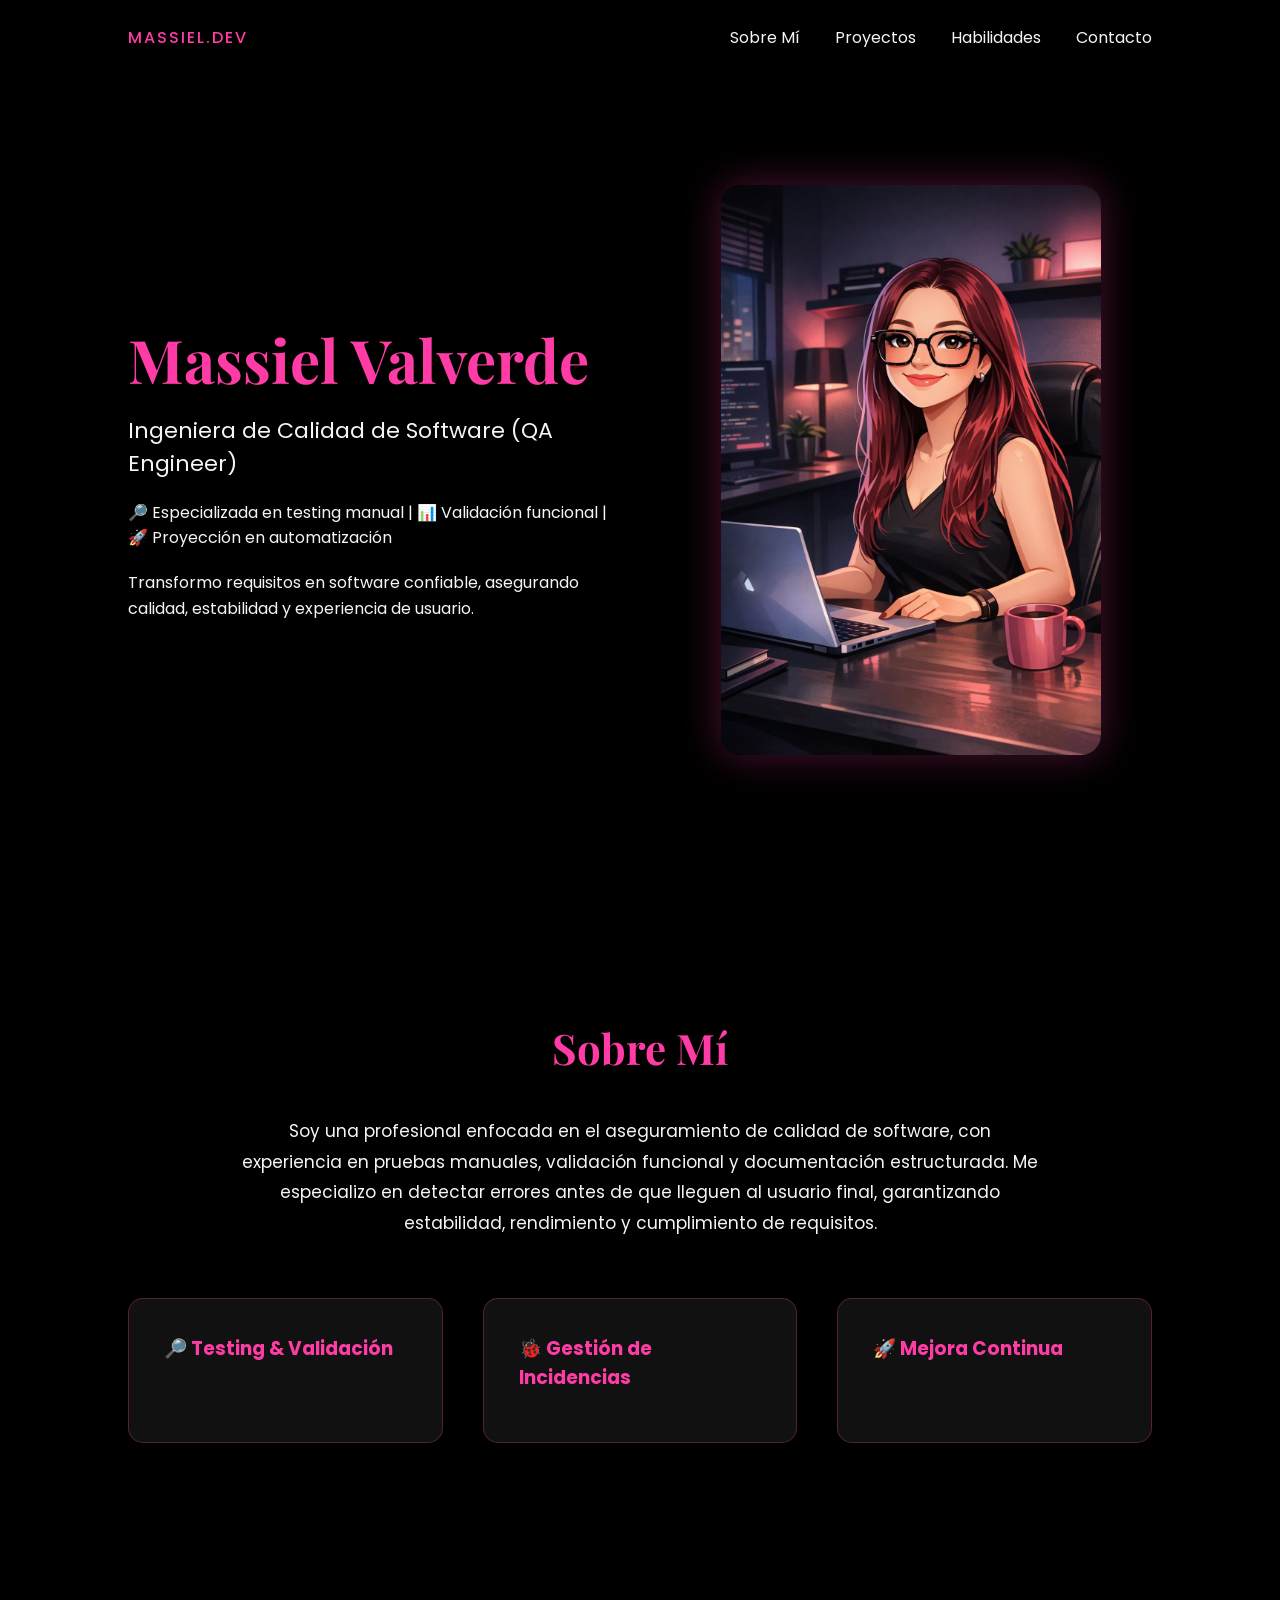
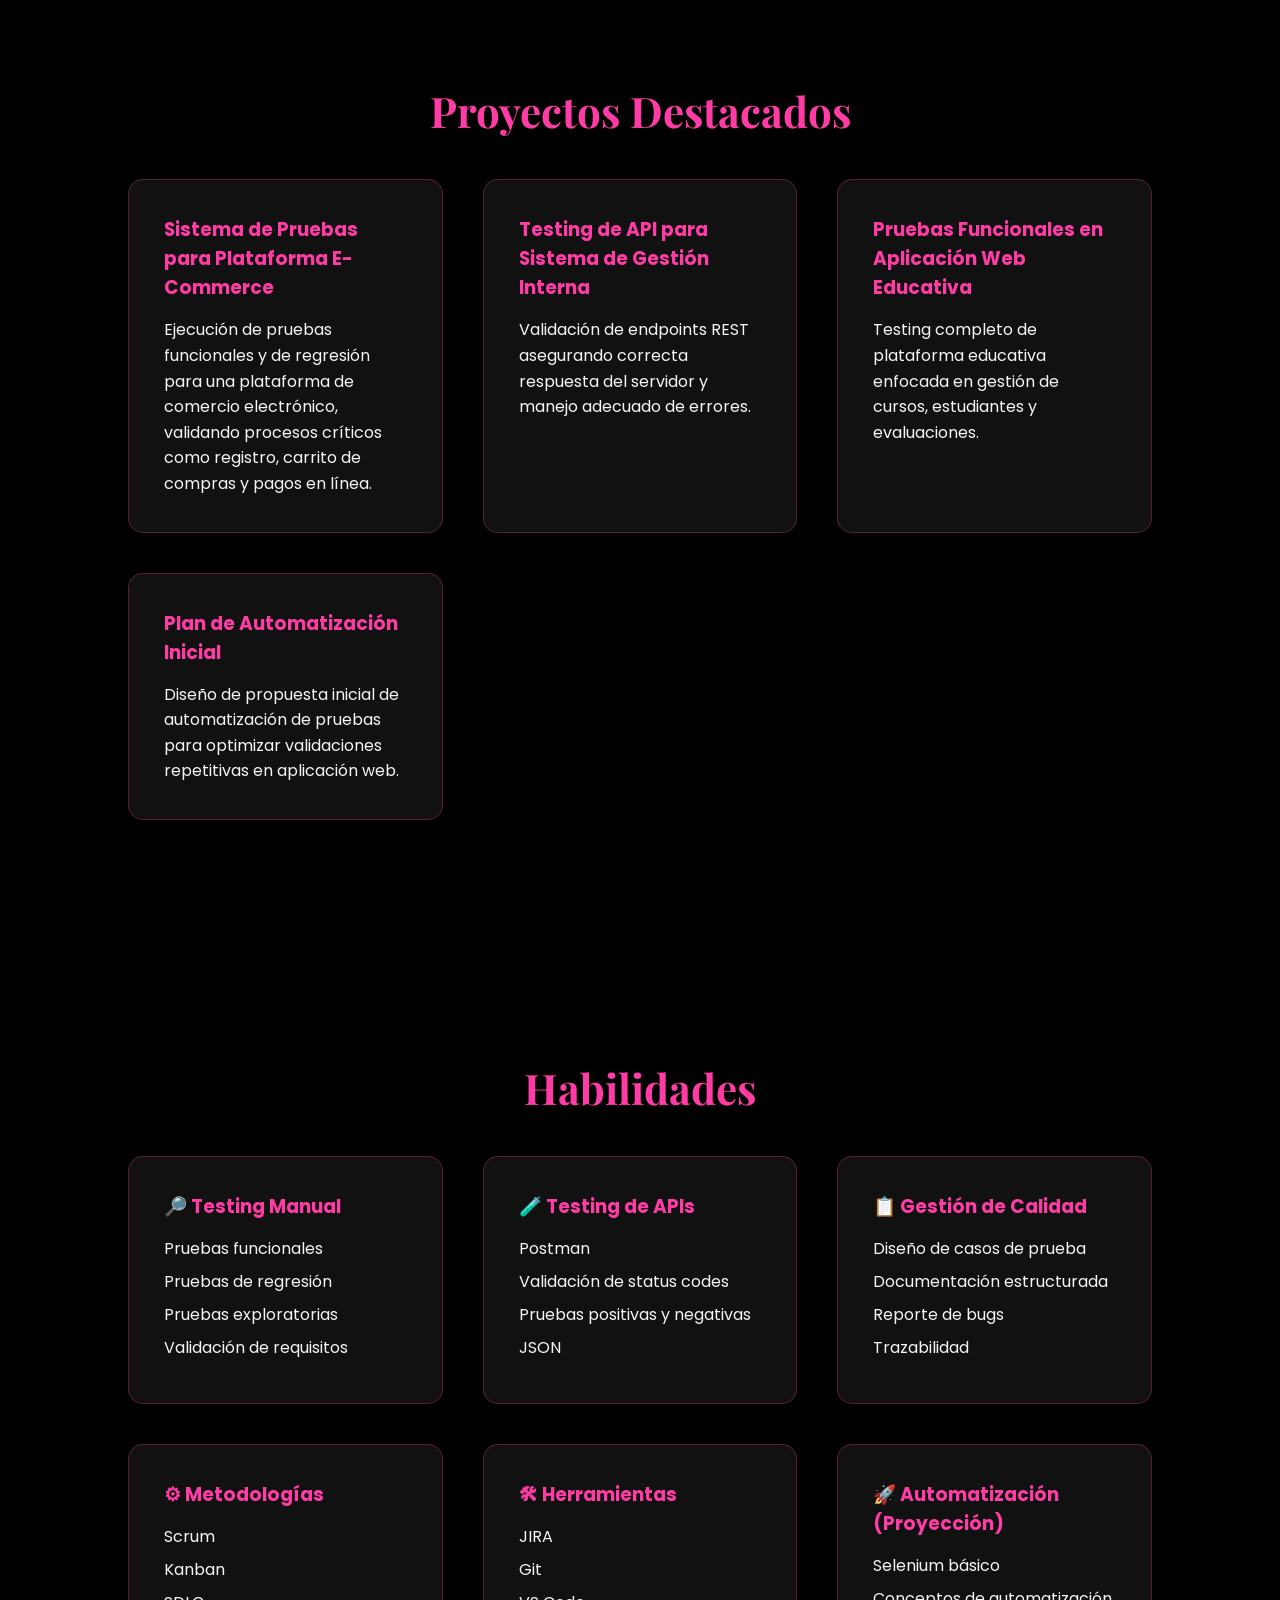
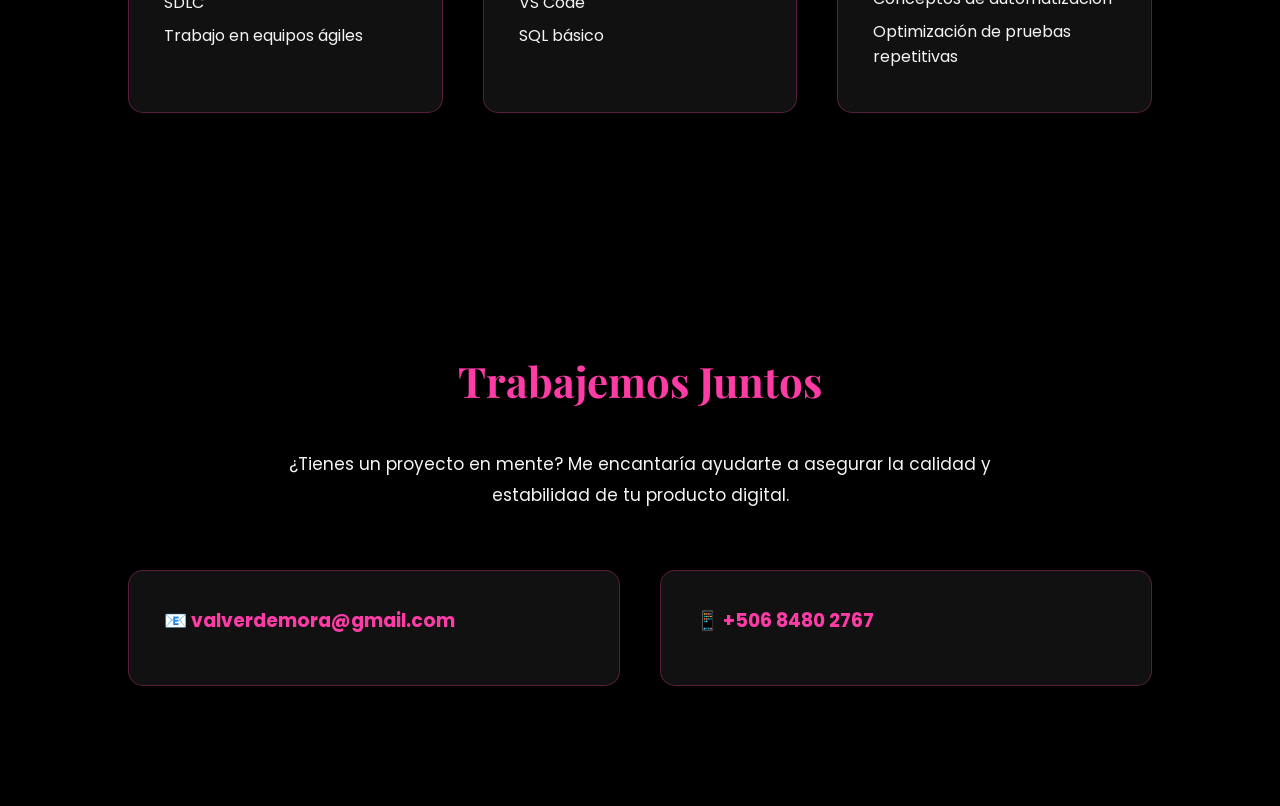
==== index.html @ 10e534ba "Reorganizacion" ====
<!DOCTYPE html>
<html lang="es">
<head>
    <meta charset="UTF-8">
    <meta name="viewport" content="width=device-width, initial-scale=1.0">
    <title>Massiel Valverde | QA Engineer</title>

    <link href="https://fonts.googleapis.com/css2?family=Playfair+Display:wght@500;600&family=Poppins:wght@300;400;500&display=swap" rel="stylesheet">

    <link rel="stylesheet" href="styles/styles.css">
</head>

<body>

<header>
    <nav class="navbar">
        <div class="logo">MASSIEL.DEV</div>
        <ul class="nav-links">
            <li><a href="#about">Sobre Mí</a></li>
            <li><a href="#projects">Proyectos</a></li>
            <li><a href="#skills">Habilidades</a></li>
            <li><a href="#contact">Contacto</a></li>
        </ul>
    </nav>
</header>

<section class="hero">
    <div class="hero-container">

        <div class="hero-text">
            <h1>Massiel Valverde</h1>
            <h2>Ingeniera de Calidad de Software (QA Engineer)</h2>

            <p class="hero-tags">
                🔎 Especializada en testing manual |
                📊 Validación funcional |
                🚀 Proyección en automatización
            </p>

            <p class="hero-description">
                Transformo requisitos en software confiable,
                asegurando calidad, estabilidad y experiencia de usuario.
            </p>
        </div>

        <div class="hero-image">
            <img src="img/ImgM.png" alt="Massiel QA Engineer">
        </div>

    </div>
</section>

<section id="about" class="section">
    <h2 class="section-title">Sobre Mí</h2>

    <p class="section-text">
        Soy una profesional enfocada en el aseguramiento de calidad de software,
        con experiencia en pruebas manuales, validación funcional y documentación estructurada.
        Me especializo en detectar errores antes de que lleguen al usuario final,
        garantizando estabilidad, rendimiento y cumplimiento de requisitos.
    </p>

    <div class="cards-3">
        <div class="card">
            <h3>🔎 Testing & Validación</h3>
        </div>

        <div class="card">
            <h3>🐞 Gestión de Incidencias</h3>
        </div>

        <div class="card">
            <h3>🚀 Mejora Continua</h3>
        </div>
    </div>
</section>

<section id="projects" class="section">
    <h2 class="section-title">Proyectos Destacados</h2>

    <div class="cards-3">

        <div class="card">
            <h3>Sistema de Pruebas para Plataforma E-Commerce</h3>
            <p>
                Ejecución de pruebas funcionales y de regresión para una
                plataforma de comercio electrónico, validando procesos críticos
                como registro, carrito de compras y pagos en línea.
            </p>
        </div>

        <div class="card">
            <h3>Testing de API para Sistema de Gestión Interna</h3>
            <p>
                Validación de endpoints REST asegurando correcta respuesta
                del servidor y manejo adecuado de errores.
            </p>
        </div>

        <div class="card">
            <h3>Pruebas Funcionales en Aplicación Web Educativa</h3>
            <p>
                Testing completo de plataforma educativa enfocada en
                gestión de cursos, estudiantes y evaluaciones.
            </p>
        </div>

        <div class="card">
            <h3>Plan de Automatización Inicial</h3>
            <p>
                Diseño de propuesta inicial de automatización de pruebas
                para optimizar validaciones repetitivas en aplicación web.
            </p>
        </div>

    </div>
</section>

<section id="skills" class="section">
    <h2 class="section-title">Habilidades</h2>

    <div class="cards-3">

        <div class="card">
            <h3>🔎 Testing Manual</h3>
            <ul>
                <li>Pruebas funcionales</li>
                <li>Pruebas de regresión</li>
                <li>Pruebas exploratorias</li>
                <li>Validación de requisitos</li>
            </ul>
        </div>

        <div class="card">
            <h3>🧪 Testing de APIs</h3>
            <ul>
                <li>Postman</li>
                <li>Validación de status codes</li>
                <li>Pruebas positivas y negativas</li>
                <li>JSON</li>
            </ul>
        </div>

        <div class="card">
            <h3>📋 Gestión de Calidad</h3>
            <ul>
                <li>Diseño de casos de prueba</li>
                <li>Documentación estructurada</li>
                <li>Reporte de bugs</li>
                <li>Trazabilidad</li>
            </ul>
        </div>

        <div class="card">
            <h3>⚙ Metodologías</h3>
            <ul>
                <li>Scrum</li>
                <li>Kanban</li>
                <li>SDLC</li>
                <li>Trabajo en equipos ágiles</li>
            </ul>
        </div>

        <div class="card">
            <h3>🛠 Herramientas</h3>
            <ul>
                <li>JIRA</li>
                <li>Git</li>
                <li>VS Code</li>
                <li>SQL básico</li>
            </ul>
        </div>

        <div class="card">
            <h3>🚀 Automatización (Proyección)</h3>
            <ul>
                <li>Selenium básico</li>
                <li>Conceptos de automatización</li>
                <li>Optimización de pruebas repetitivas</li>
            </ul>
        </div>

    </div>
</section>

<section id="contact" class="section">
    <h2 class="section-title">Trabajemos Juntos</h2>

    <p class="section-text">
        ¿Tienes un proyecto en mente? Me encantaría ayudarte a asegurar la
        calidad y estabilidad de tu producto digital.
    </p>

    <div class="cards-3">
        <div class="card">
            <h3>📧 valverdemora@gmail.com</h3>
        </div>

        <div class="card">
            <h3>📱 +506 8480 2767</h3>
        </div>
    </div>
</section>

</body>
</html>
---- styles/styles.css ----
* {
    margin: 0;
    padding: 0;
    box-sizing: border-box;
}

body {
    background-color: #000;
    color: #f5f5f5;
    font-family: 'Poppins', sans-serif;
    scroll-behavior: smooth;
}

.navbar {
    display: flex;
    justify-content: space-between;
    align-items: center;
    padding: 25px 10%;
    position: fixed;
    width: 100%;
    background: #000;
    z-index: 1000;
}

.logo {
    color: #ff3ca6;
    font-weight: 500;
    letter-spacing: 2px;
}

.nav-links {
    list-style: none;
    display: flex;
    gap: 35px;
}

.nav-links a {
    text-decoration: none;
    color: #f5f5f5;
    transition: 0.3s;
}

.nav-links a:hover {
    color: #ff3ca6;
}

.hero {
    min-height: 100vh;
    display: flex;
    align-items: center;
    padding: 120px 10% 80px 10%;
}

.hero-container {
    display: flex;
    align-items: center;
    justify-content: space-between;
    gap: 60px;
    width: 100%;
}

.hero-text {
    flex: 1;
    animation: fadeUp 1s ease forwards;
}

.hero-text h1 {
    font-family: 'Playfair Display', serif;
    font-size: 60px;
    color: #ff3ca6;
    margin-bottom: 15px;
}

.hero-text h2 {
    font-size: 22px;
    font-weight: 400;
    margin-bottom: 20px;
}

.hero-tags {
    margin-bottom: 20px;
    font-size: 16px;
}

.hero-description {
    max-width: 500px;
    line-height: 1.6;
}

.hero-image {
    flex: 1;
    display: flex;
    justify-content: center;
    animation: fadeUp 1.2s ease forwards;
}

.hero-image img {
    width: 380px;
    max-width: 100%;
    border-radius: 20px;
    box-shadow: 0 0 40px rgba(255, 60, 166, 0.3);
    animation: float 4s ease-in-out infinite;
    transition: 0.4s;
}

.hero-image img:hover {
    transform: scale(1.05);
}

.section {
    padding: 120px 10%;
    text-align: center;
}

.section-title {
    font-family: 'Playfair Display', serif;
    font-size: 42px;
    color: #ff3ca6;
    margin-bottom: 40px;
}

.section-text {
    max-width: 800px;
    margin: 0 auto 60px auto;
    line-height: 1.8;
    font-size: 17px;
}

.cards-3 {
    display: grid;
    grid-template-columns: repeat(auto-fit, minmax(280px, 1fr));
    gap: 40px;
}

.card {
    background-color: #111;
    padding: 35px;
    border-radius: 15px;
    border: 1px solid rgba(255, 60, 166, 0.3);
    transition: 0.4s;
    text-align: left;
}

.card:hover {
    transform: translateY(-10px);
    border-color: #ff3ca6;
    box-shadow: 0 0 25px rgba(255, 60, 166, 0.4);
}

.card h3 {
    color: #ff3ca6;
    margin-bottom: 15px;
}

.card p {
    line-height: 1.6;
}

.card ul {
    list-style: none;
}

.card ul li {
    margin-bottom: 8px;
}

@keyframes float {
    0% { transform: translateY(0px); }
    50% { transform: translateY(-12px); }
    100% { transform: translateY(0px); }
}

@keyframes fadeUp {
    from {
        opacity: 0;
        transform: translateY(40px);
    }
    to {
        opacity: 1;
        transform: translateY(0);
    }
}

@media (max-width: 900px) {

    .hero-container {
        flex-direction: column;
        text-align: center;
    }

    .hero-description {
        margin: auto;
    }

    .hero-image img {
        width: 280px;
        margin-top: 30px;
    }

    .nav-links {
        display: none;
    }

    .section {
        padding: 100px 7%;
    }

}
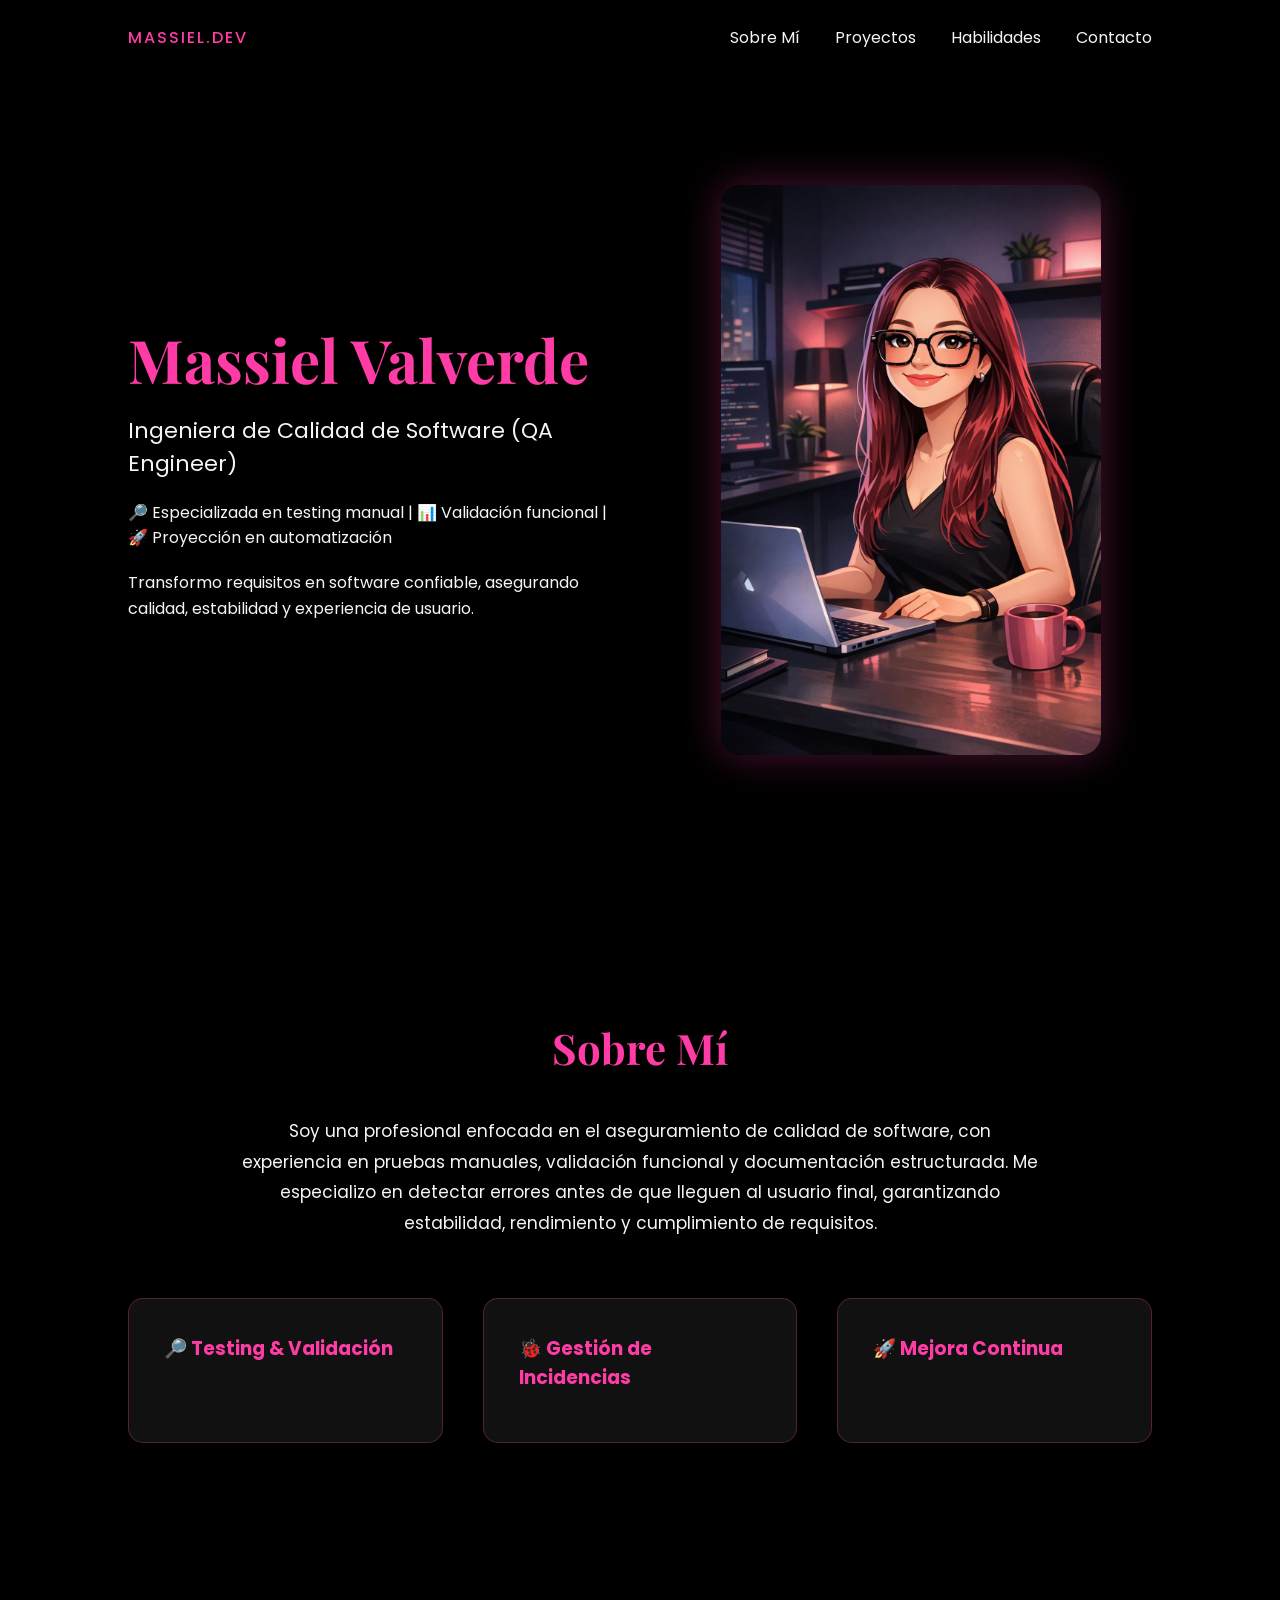
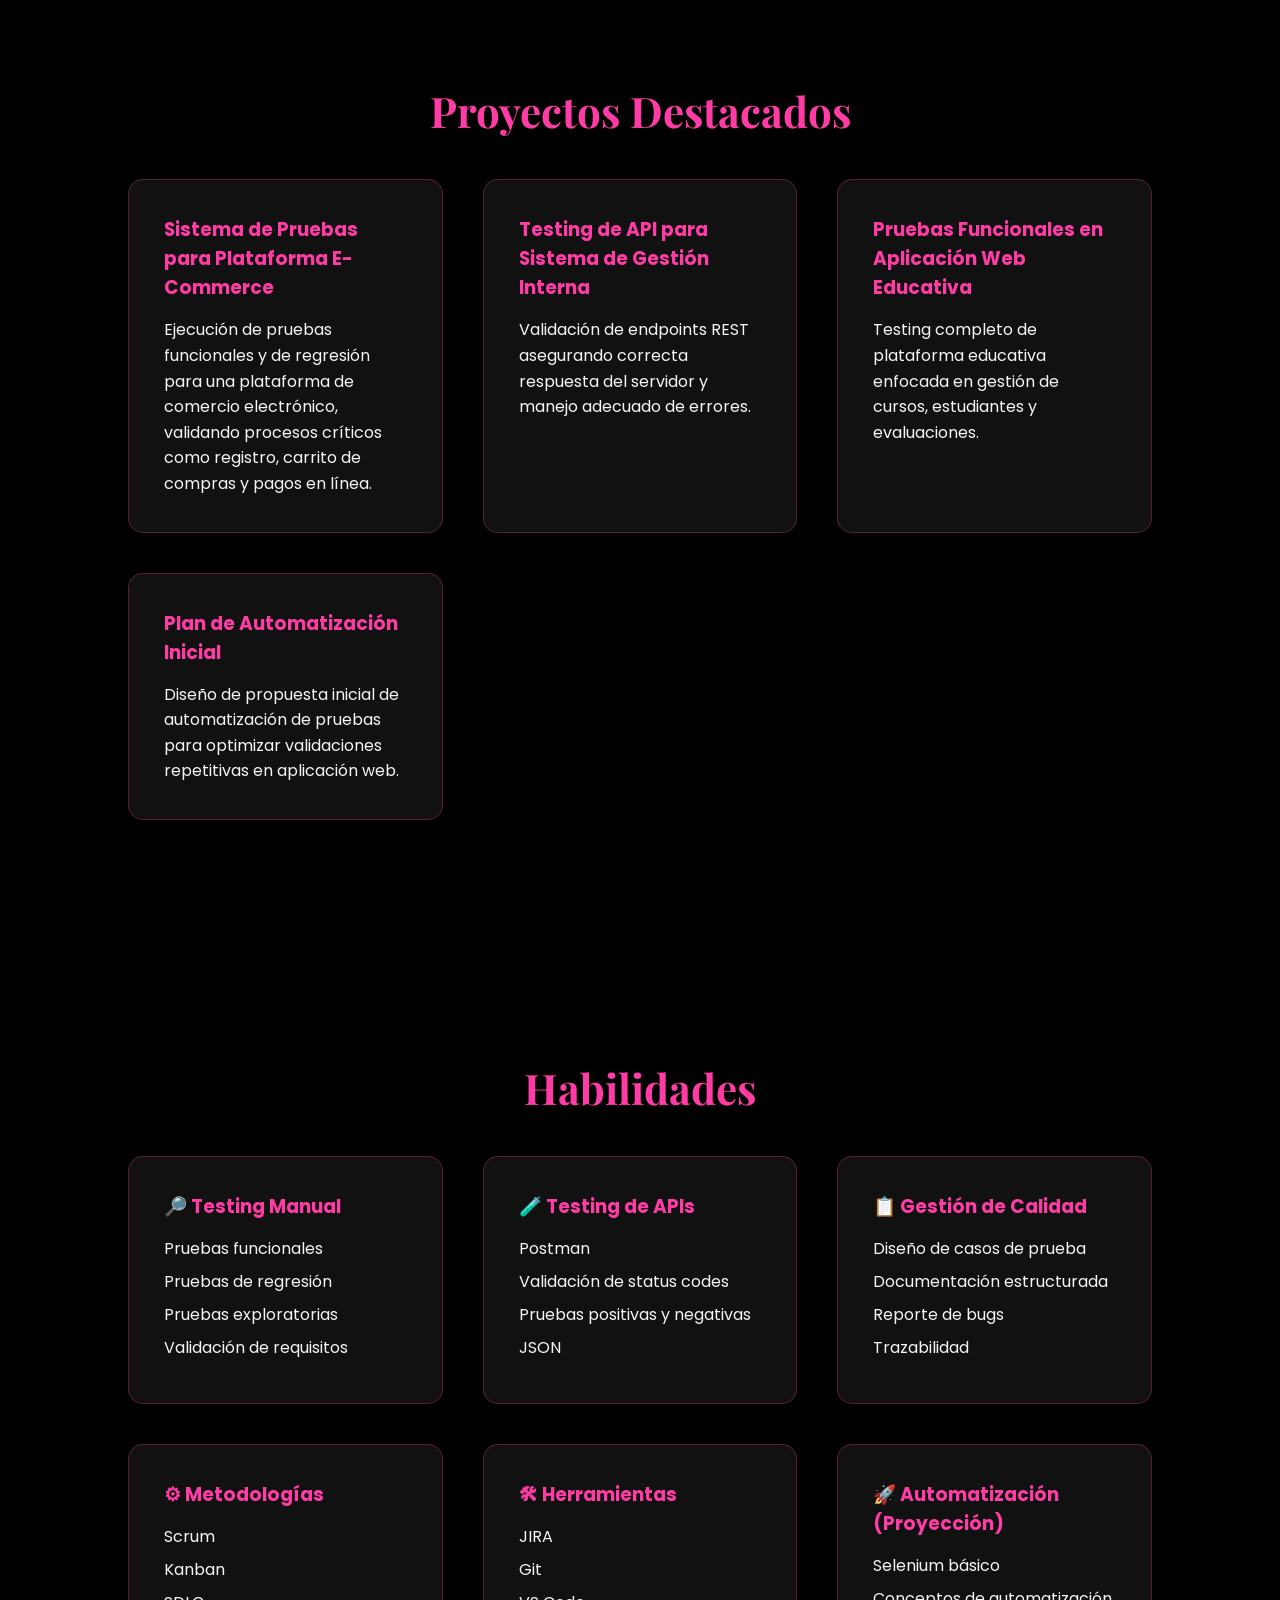
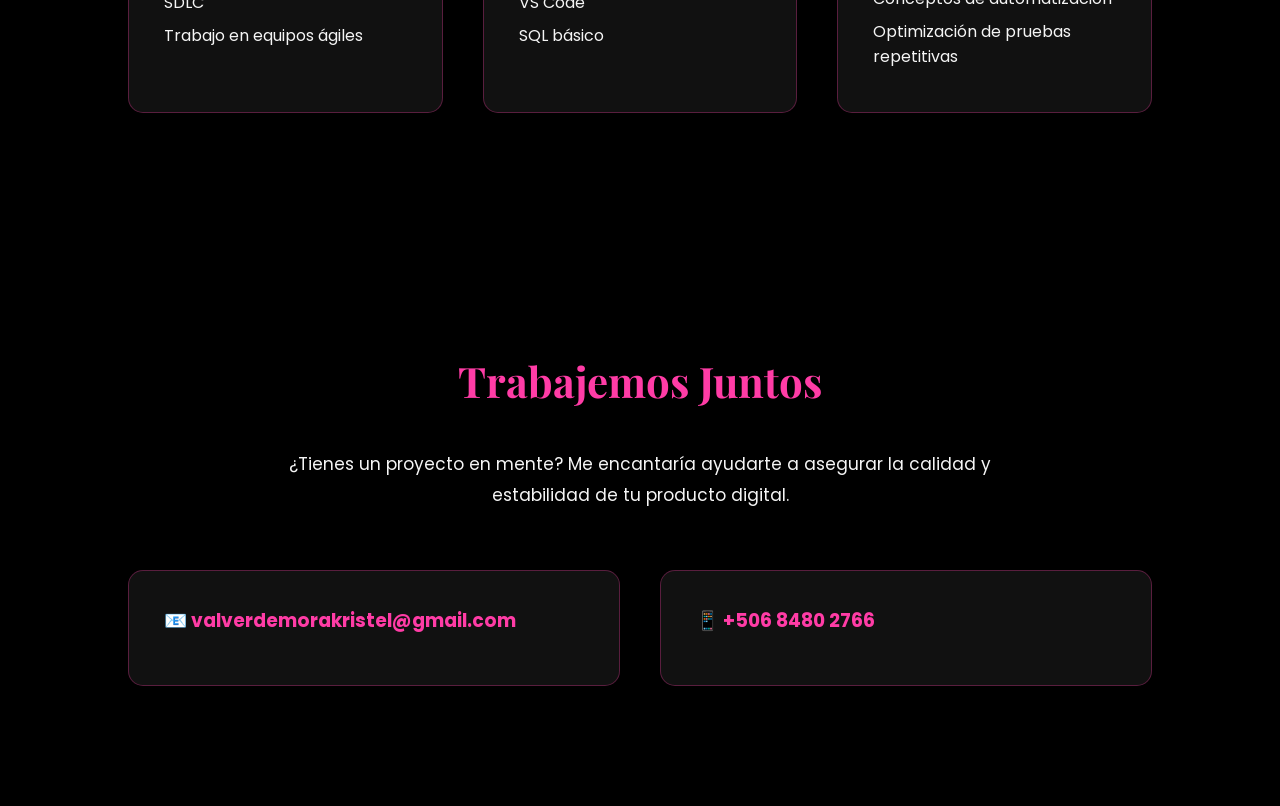
==== commit 87f6e25b: "Version final" ====
--- a/index.html
+++ b/index.html
@@ -193,11 +193,11 @@
 
     <div class="cards-3">
         <div class="card">
-            <h3>📧 valverdemora@gmail.com</h3>
-        </div>
-
-        <div class="card">
-            <h3>📱 +506 8480 2767</h3>
+            <h3>📧 valverdemorakristel@gmail.com</h3>
+        </div>
+
+        <div class="card">
+            <h3>📱 +506 8480 2766</h3>
         </div>
     </div>
 </section>
